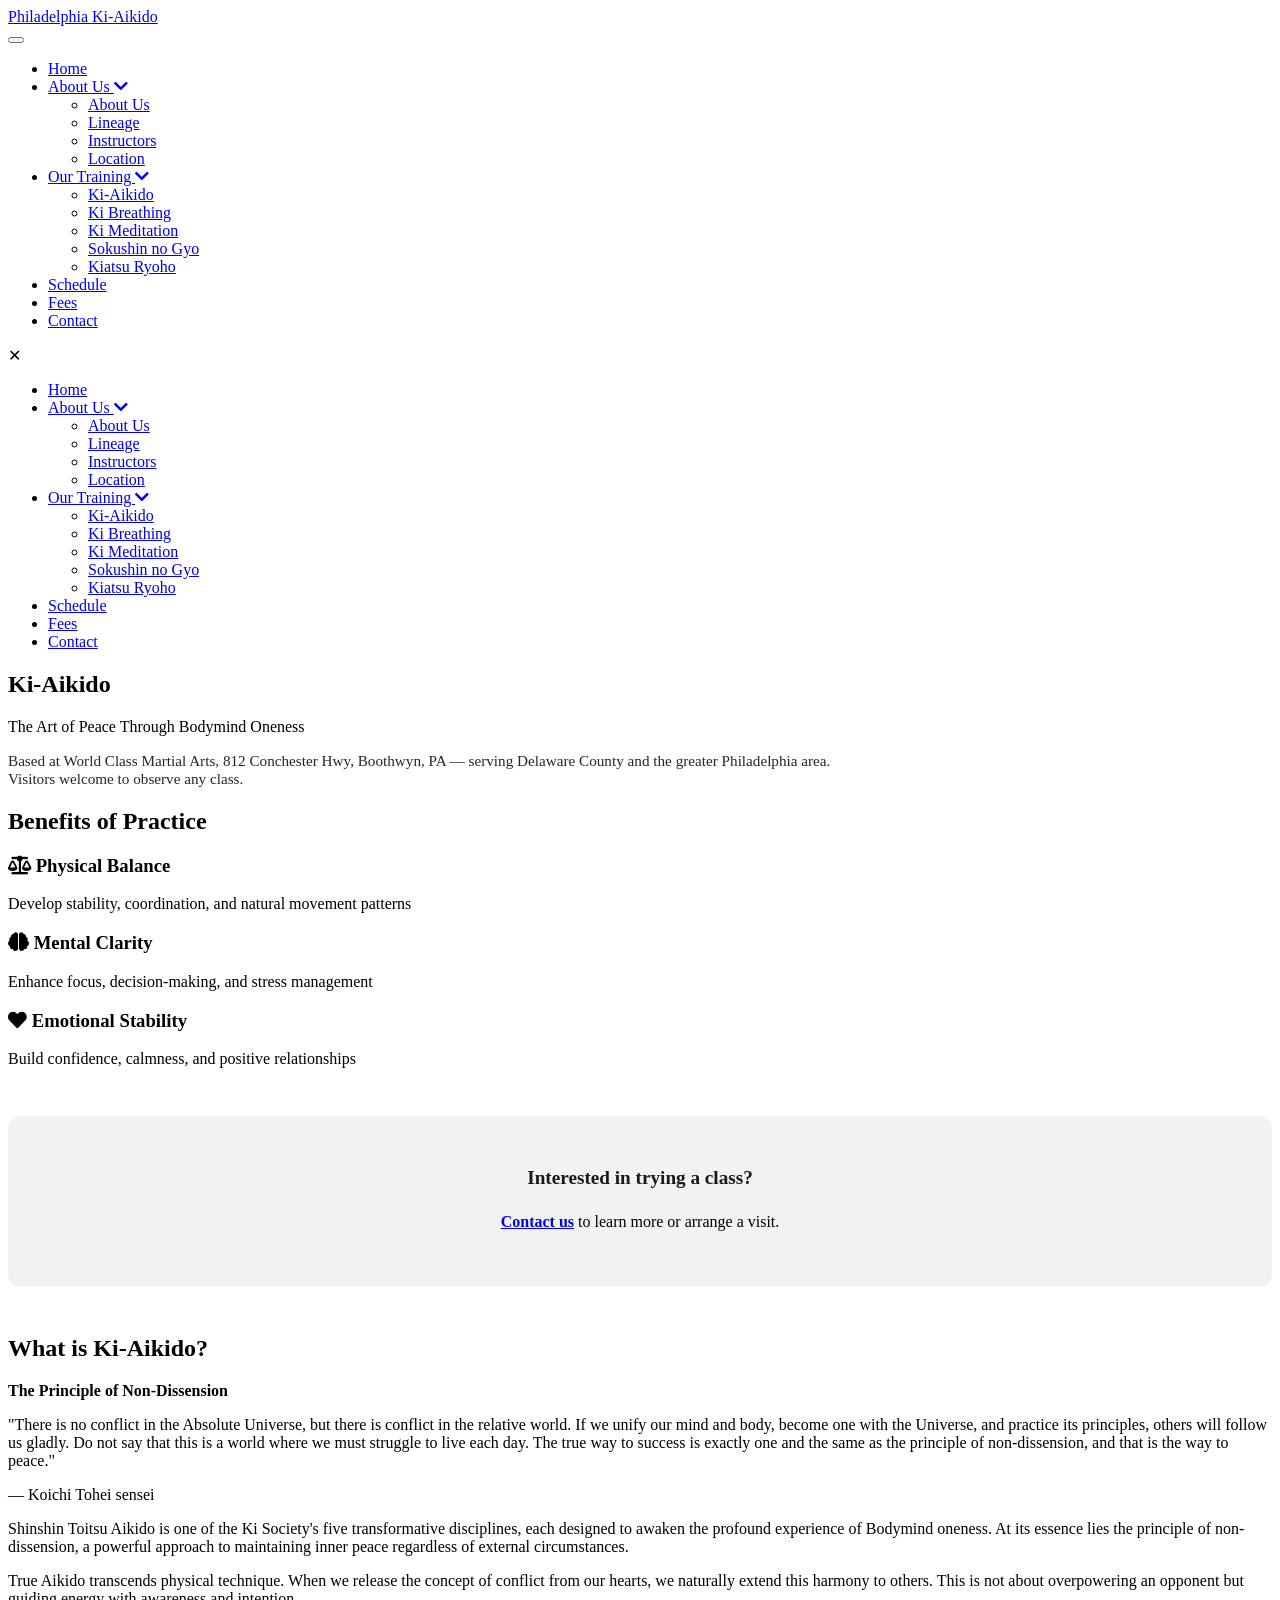
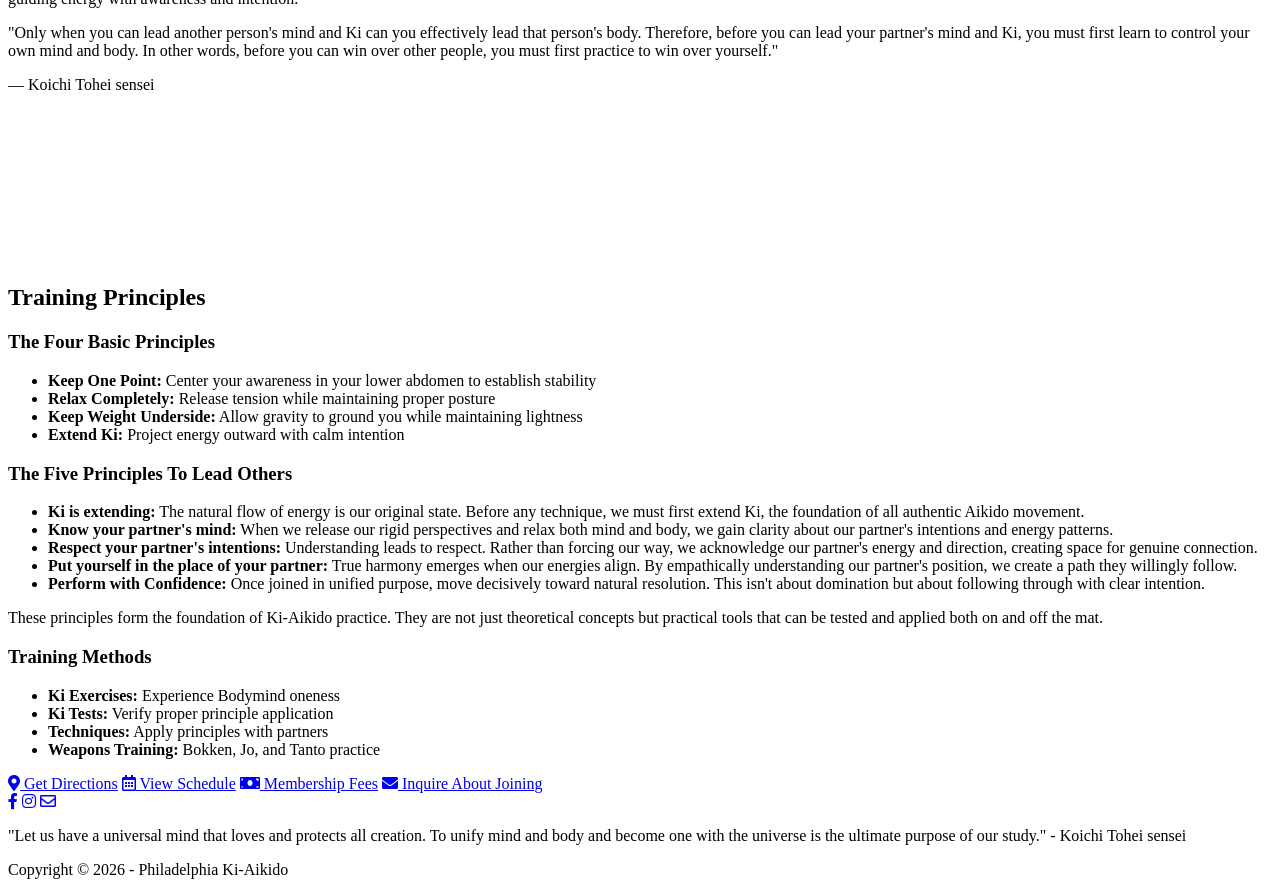
==== classes.html @ 14e4bb15 "Add files via upload" ====
<!DOCTYPE html>
<html lang="en">
<head>
    <meta charset="UTF-8">
    <meta name="viewport" content="width=device-width, initial-scale=1.0">
    <title>Ki-Aikido Classes | Philadelphia Ki-Aikido</title>
    <meta name="description" content="Train Ki-Aikido in Boothwyn, PA — serving Delaware County and the greater Philadelphia area. Learn Bodymind oneness through martial arts, meditation, and Ki development.">
    <link rel="icon" type="image/x-icon" href="images/ki_symbol_icon.ico">
    <link rel="stylesheet" href="css/styles.css">
    <link rel="stylesheet" href="https://cdnjs.cloudflare.com/ajax/libs/font-awesome/5.15.4/css/all.min.css">
    <link rel="preconnect" href="https://fonts.googleapis.com">
    <link rel="preconnect" href="https://fonts.gstatic.com" crossorigin>
    <link href="https://fonts.googleapis.com/css2?family=Noto+Sans:wght@400;700&family=Noto+Serif:wght@400;700&display=swap" rel="stylesheet">
</head>
<body>
    <header>
        <div class="container">
            <div class="logo">
                <a href="index.html">Philadelphia Ki-Aikido</a>
            </div>
            <nav>
                <button class="mobile-menu-btn">
                    <span class="bar"></span>
                    <span class="bar"></span>
                    <span class="bar"></span>
                </button>
                <ul class="nav-menu">
                    <li><a href="index.html">Home</a></li>
                    <li class="dropdown">
                        <a href="#">About Us <i class="fas fa-chevron-down"></i></a>
                        <ul class="dropdown-menu">
                            <li><a href="about-us.html">About Us</a></li>
                            <li><a href="background.html">Lineage</a></li>
                            <li><a href="instructors.html">Instructors</a></li>
                            <li><a href="location.html">Location</a></li>
                        </ul>
                    </li>
                    <li class="dropdown">
                        <a href="#" class="active">Our Training <i class="fas fa-chevron-down"></i></a>
                        <ul class="dropdown-menu">
                            <li><a href="classes.html" class="active">Ki-Aikido</a></li>
                            <li><a href="ki-breathing.html">Ki Breathing</a></li>
                            <li><a href="ki-meditation.html">Ki Meditation</a></li>
                            <li><a href="sokushin.html">Sokushin no Gyo</a></li>
                            <li><a href="kiatsu.html">Kiatsu Ryoho</a></li>
                        </ul>
                    </li>
                    <li><a href="schedule.html">Schedule</a></li>
                    <li><a href="fees.html">Fees</a></li>
                    <li><a href="contact-us.html">Contact</a></li>
                </ul>
            </nav>
        </div>
    </header>

    <div class="mobile-nav">
        <div class="close-btn">✕</div>
        <ul>
            <li><a href="index.html">Home</a></li>
            <li class="mobile-dropdown">
                <a href="#" class="mobile-dropdown-toggle">About Us <i class="fas fa-chevron-down"></i></a>
                <ul class="mobile-dropdown-menu">
                    <li><a href="about-us.html">About Us</a></li>
                    <li><a href="background.html">Lineage</a></li>
                    <li><a href="instructors.html">Instructors</a></li>
                    <li><a href="location.html">Location</a></li>
                </ul>
            </li>
            <li class="mobile-dropdown">
                <a href="#" class="mobile-dropdown-toggle active">Our Training <i class="fas fa-chevron-down"></i></a>
                <ul class="mobile-dropdown-menu">
                    <li><a href="classes.html" class="active">Ki-Aikido</a></li>
                    <li><a href="ki-breathing.html">Ki Breathing</a></li>
                    <li><a href="ki-meditation.html">Ki Meditation</a></li>
                    <li><a href="sokushin.html">Sokushin no Gyo</a></li>
                    <li><a href="kiatsu.html">Kiatsu Ryoho</a></li>
                </ul>
            </li>
            <li><a href="schedule.html">Schedule</a></li>
            <li><a href="fees.html">Fees</a></li>
            <li><a href="contact-us.html">Contact</a></li>
        </ul>
    </div>

    <main>
        <section class="hero">
            <div class="container">
                <div class="hero-content">
                    <h1>Ki-Aikido</h1>
                    <p>The Art of Peace Through Bodymind Oneness</p>
                    <p style="margin-top: 0.75rem; font-size: 0.95rem; opacity: 0.85;">Based at World Class Martial Arts, 812 Conchester Hwy, Boothwyn, PA — serving Delaware County and the greater Philadelphia area.<br>Visitors welcome to observe any class.</p>
                </div>
            </div>
        </section>

        <section class="content">
            <h2>Benefits of Practice</h2>
            <div class="benefits-grid">
                <div class="benefit-item">
                    <h3><i class="fas fa-balance-scale"></i> Physical Balance</h3>
                    <p>Develop stability, coordination, and natural movement patterns</p>
                </div>
                <div class="benefit-item">
                    <h3><i class="fas fa-brain"></i> Mental Clarity</h3>
                    <p>Enhance focus, decision-making, and stress management</p>
                </div>
                <div class="benefit-item">
                    <h3><i class="fas fa-heart"></i> Emotional Stability</h3>
                    <p>Build confidence, calmness, and positive relationships</p>
                </div>
            </div>
            <div style="text-align: center; margin: 3rem 0; padding: 2rem; background-color: #f2f2f2; border-radius: 12px;">
                <p style="font-size: 1.2rem; margin-bottom: 1.5rem; color: #1a1a1a;"><strong>Interested in trying a class?</strong></p>
                <p style="margin-bottom: 1.5rem;"><a href="contact-us.html" style="font-weight: bold;">Contact us</a> to learn more or arrange a visit.</p>
            </div>

            <div class="combined-section">
                <div class="text-content">
                    <h2>What is Ki-Aikido?</h2>
                    <div class="mind-body-paths">
                        <p><strong>The Principle of Non-Dissension</strong></p>
                        <p>"There is no conflict in the Absolute Universe, but there is conflict in the relative world. If we unify our mind and body, become one with the Universe, and practice its principles, others will follow us gladly. Do not say that this is a world where we must struggle to live each day. The true way to success is exactly one and the same as the principle of non-dissension, and that is the way to peace."</p>
                        <p class="quote-author">— Koichi Tohei sensei</p>
                    </div>

                    <p>Shinshin Toitsu Aikido is one of the Ki Society's five transformative disciplines, each designed to awaken the profound experience of Bodymind oneness. At its essence lies the principle of non-dissension, a powerful approach to maintaining inner peace regardless of external circumstances.</p>
                    <p>True Aikido transcends physical technique. When we release the concept of conflict from our hearts, we naturally extend this harmony to others. This is not about overpowering an opponent but guiding energy with awareness and intention.</p>

                    <div class="mind-body-paths">
                        <p>"Only when you can lead another person's mind and Ki can you effectively lead that person's body. Therefore, before you can lead your partner's mind and Ki, you must first learn to control your own mind and body. In other words, before you can win over other people, you must first practice to win over yourself."</p>
                        <p class="quote-author">— Koichi Tohei sensei</p>
                    </div>
                </div>
                <div class="video-sidebar">
                    <div class="video-container-small">
                        <iframe src="https://player.vimeo.com/video/23501589" frameborder="0" allow="autoplay; fullscreen; picture-in-picture" allowfullscreen></iframe>
                    </div>
                </div>
            </div>

            <h2>Training Principles</h2>
            <div class="mind-body-paths">
                <h3>The Four Basic Principles</h3>
                <ul>
                    <li><strong>Keep One Point:</strong> Center your awareness in your lower abdomen to establish stability</li>
                    <li><strong>Relax Completely:</strong> Release tension while maintaining proper posture</li>
                    <li><strong>Keep Weight Underside:</strong> Allow gravity to ground you while maintaining lightness</li>
                    <li><strong>Extend Ki:</strong> Project energy outward with calm intention</li>
                </ul>
            </div>

            <div class="mind-body-paths">
                <h3>The Five Principles To Lead Others</h3>
                <ul>
                    <li><strong>Ki is extending:</strong> The natural flow of energy is our original state. Before any technique, we must first extend Ki, the foundation of all authentic Aikido movement.</li>
                    <li><strong>Know your partner's mind:</strong> When we release our rigid perspectives and relax both mind and body, we gain clarity about our partner's intentions and energy patterns.</li>
                    <li><strong>Respect your partner's intentions:</strong> Understanding leads to respect. Rather than forcing our way, we acknowledge our partner's energy and direction, creating space for genuine connection.</li>
                    <li><strong>Put yourself in the place of your partner:</strong> True harmony emerges when our energies align. By empathically understanding our partner's position, we create a path they willingly follow.</li>
                    <li><strong>Perform with Confidence:</strong> Once joined in unified purpose, move decisively toward natural resolution. This isn't about domination but about following through with clear intention.</li>
                </ul>
                <p>These principles form the foundation of Ki-Aikido practice. They are not just theoretical concepts but practical tools that can be tested and applied both on and off the mat.</p>
            </div>

            <h3>Training Methods</h3>
            <ul>
                <li><strong>Ki Exercises:</strong> Experience Bodymind oneness</li>
                <li><strong>Ki Tests:</strong> Verify proper principle application</li>
                <li><strong>Techniques:</strong> Apply principles with partners</li>
                <li><strong>Weapons Training:</strong> Bokken, Jo, and Tanto practice</li>
            </ul>

            <div class="cta-buttons">
                <a href="location.html" class="cta-button cta-button-secondary"><i class="fas fa-map-marker-alt"></i> Get Directions</a>
                <a href="schedule.html" class="cta-button cta-button-secondary"><i class="far fa-calendar-alt"></i> View Schedule</a>
                <a href="fees.html" class="cta-button cta-button-secondary"><i class="fas fa-money-bill"></i> Membership Fees</a>
                <a href="contact-us.html" class="cta-button"><i class="fas fa-envelope"></i> Inquire About Joining</a>
            </div>
        </section>
    </main>

    <footer>
        <div class="footer-content">
            <div class="social-links">
                <a href="http://facebook.com/PHLKiAikido" target="_blank" title="Follow us on Facebook"><i class="fab fa-facebook-f"></i></a>
                <a href="https://www.instagram.com/phl_ki_aikido/" target="_blank" title="Follow us on Instagram"><i class="fab fa-instagram"></i></a>
                <a href="mailto:krmills.easternkifederation@gmail.com" title="Email us"><i class="far fa-envelope"></i></a>
            </div>
            <div class="footer-quote">
                <p>"Let us have a universal mind that loves and protects all creation. To unify mind and body and become one with the universe is the ultimate purpose of our study." - Koichi Tohei sensei</p>
            </div>
            <div class="copyright">
                <p>Copyright © 2026 - Philadelphia Ki-Aikido</p>
            </div>
        </div>
    </footer>

    <script src="js/script.js"></script>
</body>
</html>
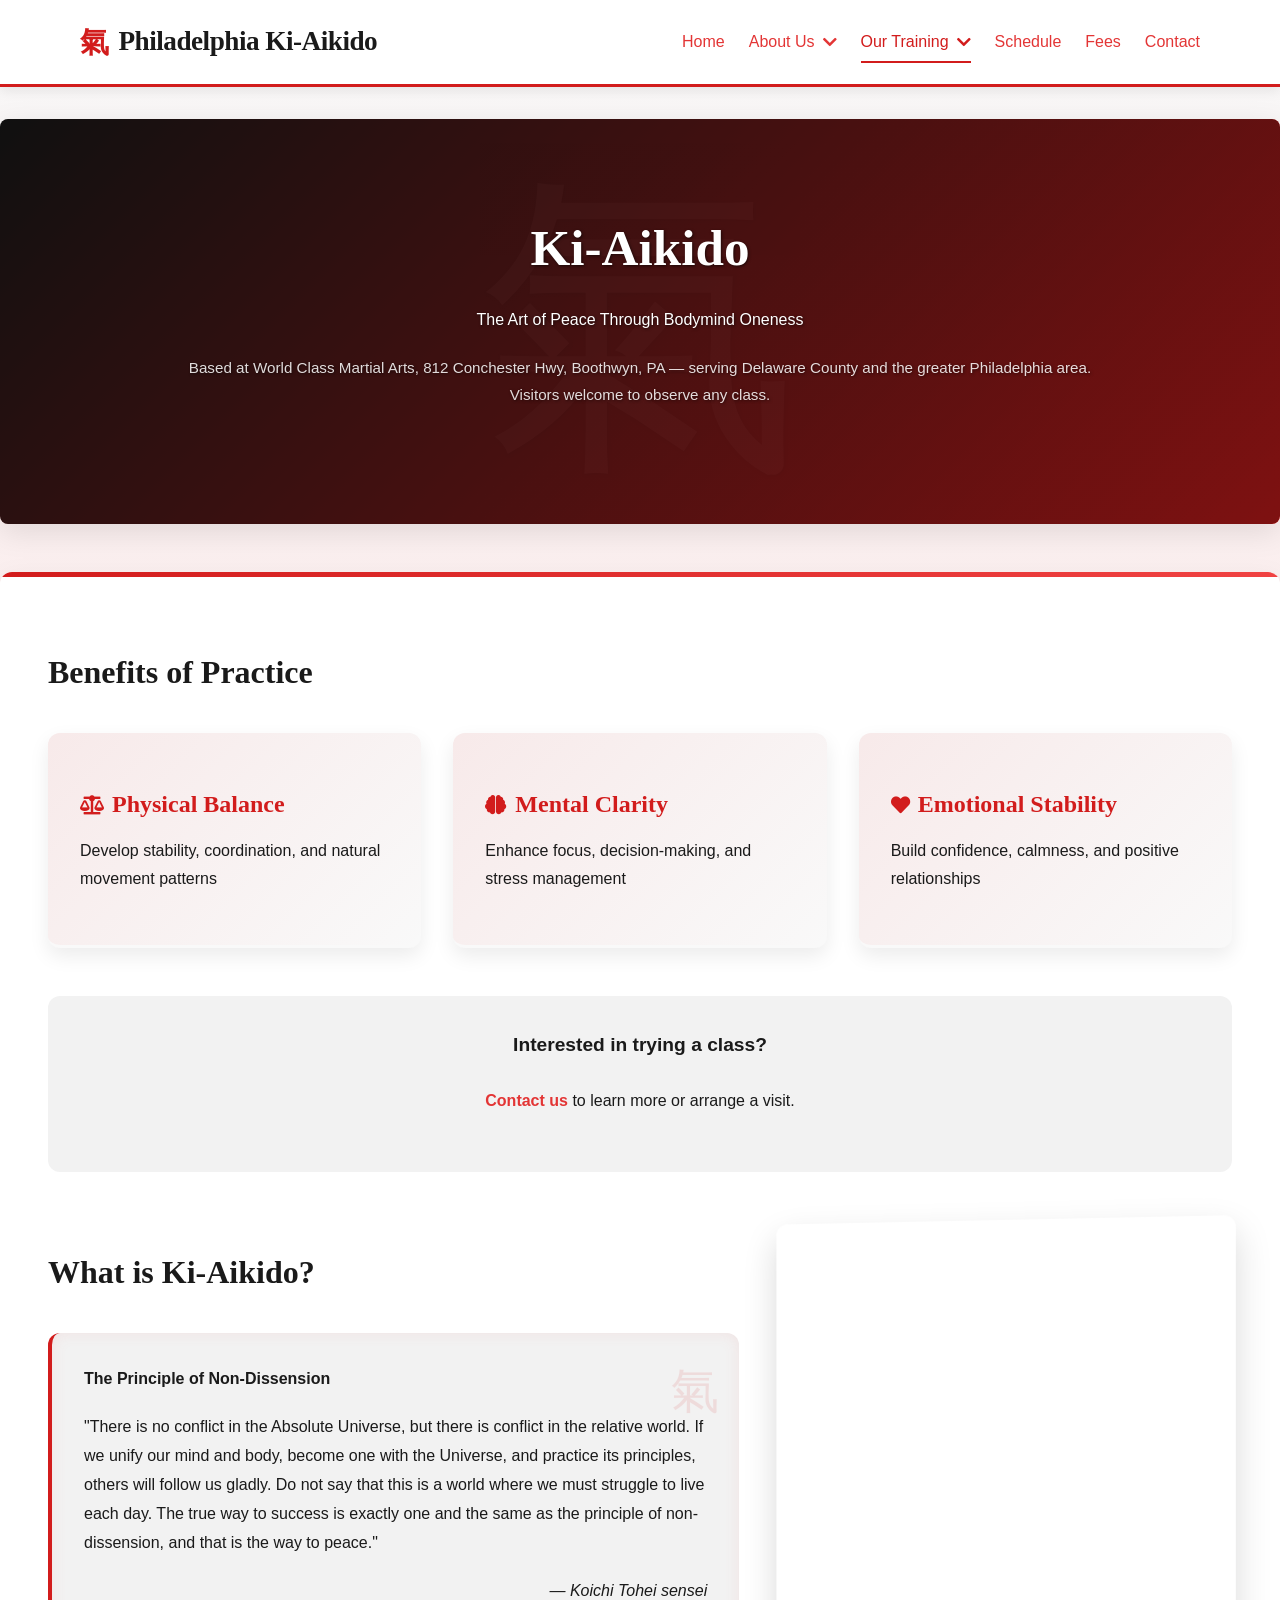
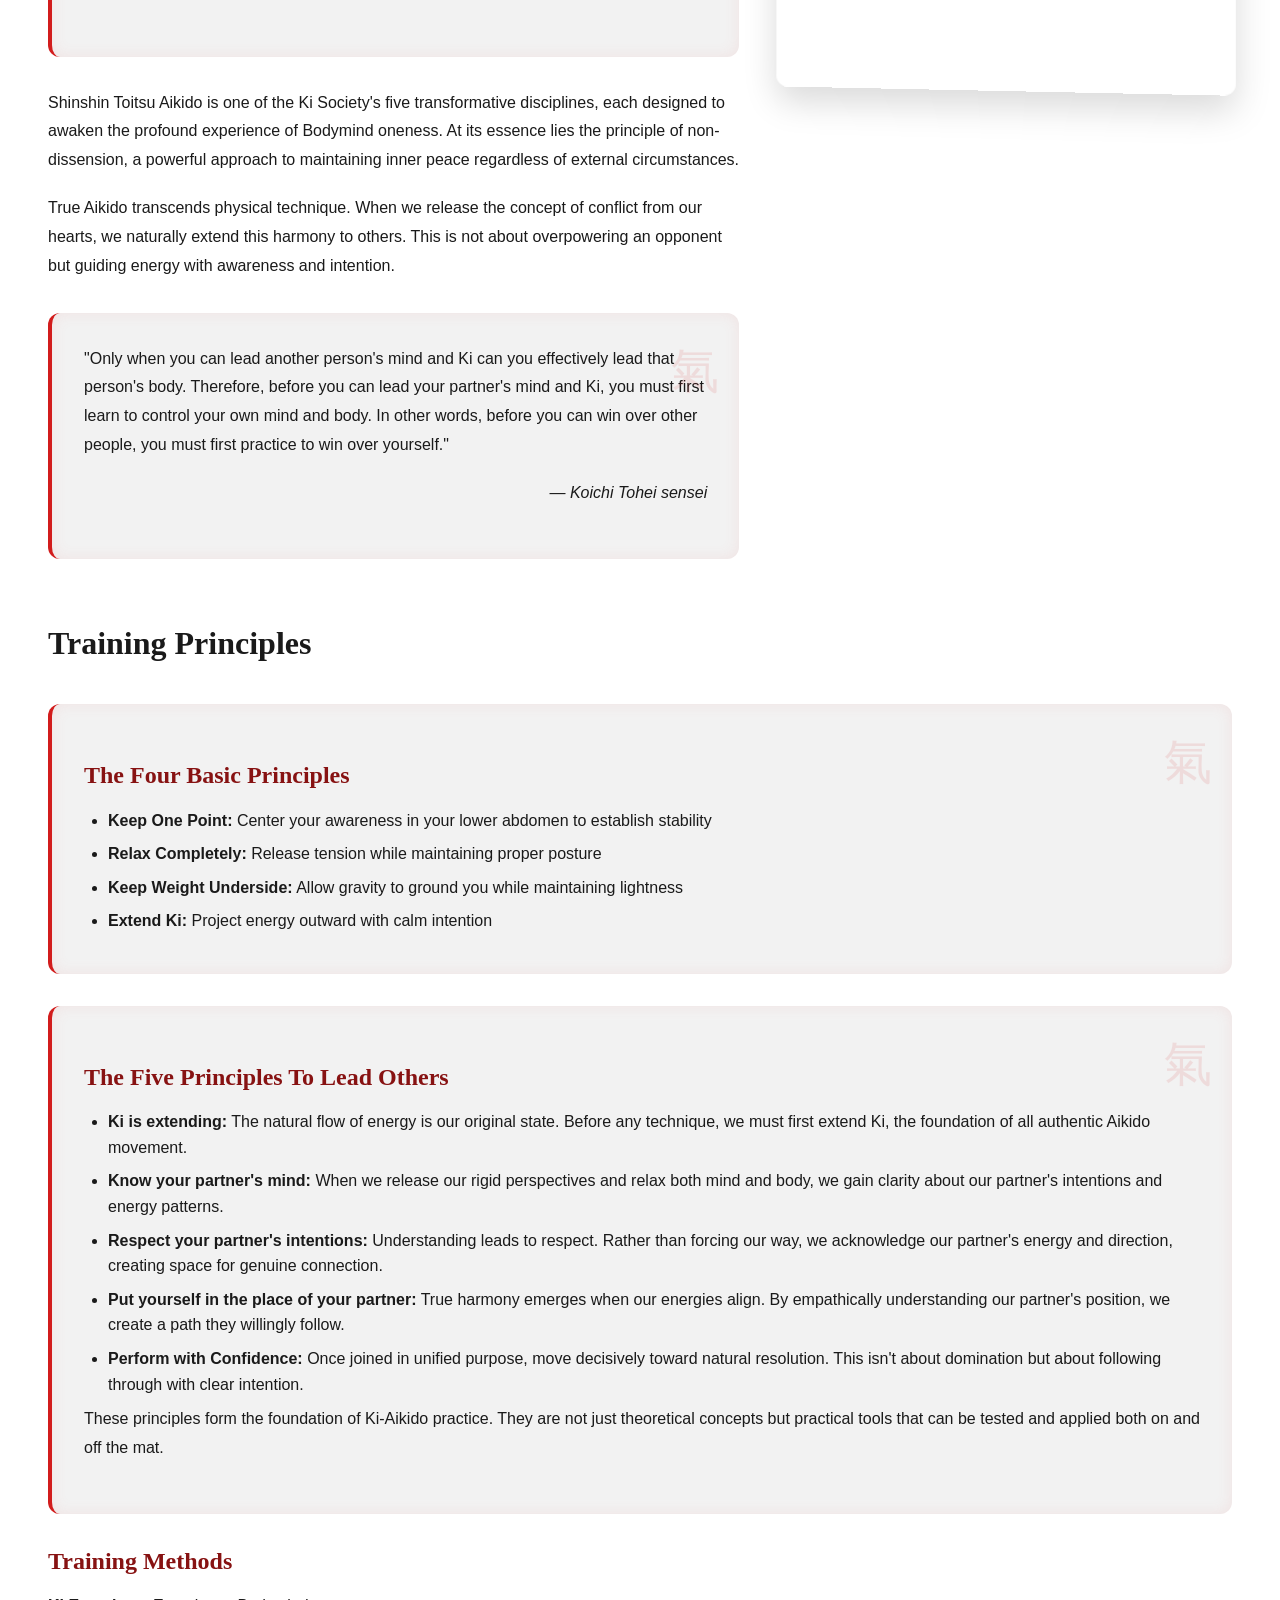
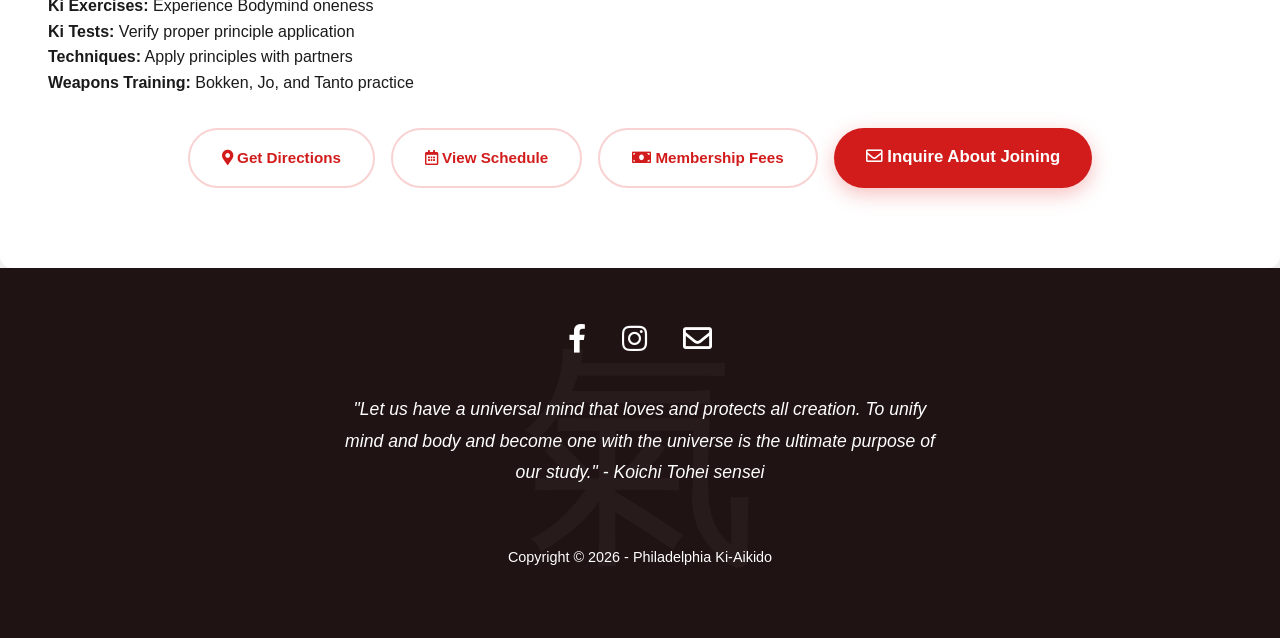
==== commit 283d1176: "Minor text edits" ====
--- a/classes.html
+++ b/classes.html
@@ -173,7 +173,7 @@
                 <a href="location.html" class="cta-button cta-button-secondary"><i class="fas fa-map-marker-alt"></i> Get Directions</a>
                 <a href="schedule.html" class="cta-button cta-button-secondary"><i class="far fa-calendar-alt"></i> View Schedule</a>
                 <a href="fees.html" class="cta-button cta-button-secondary"><i class="fas fa-money-bill"></i> Membership Fees</a>
-                <a href="contact-us.html" class="cta-button"><i class="fas fa-envelope"></i> Inquire About Joining</a>
+                <a href="contact-us.html" class="cta-button"><i class="far fa-envelope"></i> Inquire About Joining</a>
             </div>
         </section>
     </main>
--- a/css/styles.css
+++ b/css/styles.css
@@ -0,0 +1,1080 @@
+/* Reset and base styles */
+* {
+    margin: 0;
+    padding: 0;
+    box-sizing: border-box;
+}
+
+body {
+    font-family: 'Noto Sans', Arial, sans-serif;
+    line-height: 1.6;
+    color: #1a1a1a;
+    background-color: #f8f8f8;
+    background-image: linear-gradient(to bottom, #f8f8f8, #fce9e9 100%);
+    background-attachment: fixed;
+}
+
+a {
+    text-decoration: none;
+    color: #e33535;
+    transition: color 0.3s, border-bottom 0.3s;
+}
+
+a:hover {
+    color: #d21c1c;
+}
+
+ul {
+    list-style: none;
+}
+
+h1, h2, h3, h4, h5, h6 {
+    font-family: 'Noto Serif', Georgia, serif;
+    font-weight: 700;
+    line-height: 1.3;
+}
+
+h2 {
+    margin: 2rem 0 1.2rem;
+    color: #1a1a1a;
+    font-size: 2rem;
+    position: relative;
+    padding-bottom: 0.5rem;
+}
+
+
+h3 {
+    margin: 1.5rem 0 1rem;
+    color: #871212;
+    font-size: 1.5rem;
+}
+
+p {
+    margin-bottom: 1.2rem;
+    line-height: 1.8;
+}
+
+/* Container for layout */
+.container {
+    width: 90%;
+    max-width: 1200px;
+    margin: 0 auto;
+    padding: 0 1rem;
+}
+
+@media (max-width: 768px) {
+    .container {
+        width: 95%;
+        padding: 0 0.5rem;
+    }
+}
+
+/* Header styles */
+header {
+    background-color: #fff;
+    box-shadow: 0 4px 12px rgba(0,0,0,0.08);
+    padding: 1.2rem 0;
+    position: sticky;
+    top: 0;
+    z-index: 1000;
+    border-bottom: 3px solid #d21c1c;
+}
+
+header .container {
+    display: flex;
+    justify-content: space-between;
+    align-items: center;
+}
+
+.logo a {
+    font-size: 1.7rem;
+    font-weight: bold;
+    color: #1a1a1a;
+    font-family: 'Noto Serif', Georgia, serif;
+    letter-spacing: -0.5px;
+    display: flex;
+    align-items: center;
+}
+
+.logo a::before {
+    content: '氣';
+    display: inline-block;
+    margin-right: 10px;
+    color: #d21c1c;
+    font-size: 1.8rem;
+}
+
+nav {
+    display: flex;
+    align-items: center;
+}
+
+.nav-menu {
+    display: flex;
+    align-items: center;
+}
+
+.nav-menu li {
+    position: relative;
+    margin-left: 1.5rem;
+}
+
+.nav-menu a {
+    padding: 0.5rem 0;
+    position: relative;
+    display: flex;
+    align-items: center;
+    gap: 0.5rem;
+}
+
+.nav-menu a:hover,
+.nav-menu a.active {
+    color: #d21c1c;
+}
+
+.nav-menu a:hover::after,
+.nav-menu a.active::after {
+    content: '';
+    position: absolute;
+    left: 0;
+    bottom: 0;
+    width: 100%;
+    height: 2px;
+    background-color: #d21c1c;
+}
+
+/* Dropdown menus */
+.dropdown-menu {
+    position: absolute;
+    top: 100%;
+    left: 0;
+    background-color: #fff;
+    box-shadow: 0 2px 5px rgba(0,0,0,0.1);
+    min-width: 200px;
+    border-radius: 4px;
+    padding: 0.5rem 0;
+    z-index: 100;
+    display: none;
+}
+
+.dropdown:hover .dropdown-menu {
+    display: block;
+}
+
+.dropdown-menu li {
+    margin: 0;
+}
+
+.dropdown-menu a {
+    padding: 0.5rem 1rem;
+    display: block;
+}
+
+.dropdown-menu a:hover::after,
+.dropdown-menu a.active::after {
+    display: none;
+}
+
+.dropdown-menu a:hover {
+    background-color: #fce9e9;
+}
+
+/* Mobile menu button */
+.mobile-menu-btn {
+    display: none;
+    flex-direction: column;
+    justify-content: space-between;
+    width: 30px;
+    height: 21px;
+    background: none;
+    border: none;
+    cursor: pointer;
+    padding: 0;
+}
+
+.mobile-menu-btn .bar {
+    display: block;
+    width: 100%;
+    height: 3px;
+    background-color: #333;
+}
+
+/* Mobile navigation */
+.mobile-nav {
+    position: fixed;
+    top: 0;
+    right: -100%;
+    width: 80%;
+    max-width: 300px;
+    height: 100vh;
+    background-color: #fff;
+    box-shadow: -2px 0 5px rgba(0,0,0,0.1);
+    padding: 2rem;
+    transition: right 0.3s ease;
+    z-index: 1000;
+    overflow-y: auto;
+}
+
+.mobile-nav.active {
+    right: 0;
+}
+
+.close-btn {
+    position: absolute;
+    top: 1rem;
+    right: 1rem;
+    font-size: 1.5rem;
+    cursor: pointer;
+}
+
+.mobile-nav ul {
+    margin-top: 2rem;
+}
+
+.mobile-nav li {
+    margin-bottom: 1rem;
+}
+
+.mobile-dropdown-menu {
+    display: none;
+    margin-left: 1rem;
+    margin-top: 0.5rem;
+}
+
+.mobile-dropdown-menu.active {
+    display: block;
+}
+
+.mobile-dropdown-toggle {
+    display: flex;
+    justify-content: space-between;
+    align-items: center;
+}
+
+.mobile-dropdown-toggle i {
+    transition: transform 0.3s;
+}
+
+.mobile-dropdown-toggle.active i {
+    transform: rotate(180deg);
+}
+
+/* Main content styles */
+main {
+    padding: 2rem 0 0 0;
+}
+
+.hero {
+    text-align: center;
+    padding: 6rem 1rem; /* Adjusted padding */
+    /* background-color: #fce9e9; */
+    /* background-image: linear-gradient(135deg, #fce9e9 0%, #e6eeff 100%); */
+    background: linear-gradient(135deg, #1a1a1a 0%, #d21c1c 100%);
+    color: #fff; /* Changed default text color */
+    text-shadow: 1px 1px 3px rgba(0, 0, 0, 0.6); /* Added text shadow */
+    border-radius: 8px;
+    margin-bottom: 3rem;
+    position: relative;
+    overflow: hidden;
+    box-shadow: 0 8px 30px rgba(0,0,0,0.1);
+}
+
+.hero::before {
+    content: '氣';
+    position: absolute;
+    font-size: 20rem;
+    opacity: 0.05;
+    top: 50%;
+    left: 50%;
+    transform: translate(-50%, -50%);
+    color: #f3a5a5;
+    z-index: 0; /* Keep Ki symbol behind overlay */
+}
+
+/* Added overlay for hero */
+.hero::after {
+    content: '';
+    position: absolute;
+    top: 0;
+    left: 0;
+    width: 100%;
+    height: 100%;
+    background-color: rgba(0, 0, 0, 0.4); /* Dark overlay */
+    z-index: 0; /* Behind content, above background image */
+    border-radius: 8px; /* Match parent */
+}
+
+.hero-content {
+    position: relative;
+    z-index: 1; /* Ensure content is above overlay */
+}
+
+.hero h1 {
+    font-size: 3.2rem;
+    margin-bottom: 1.5rem;
+    color: #fff; /* Adjusted for contrast */
+    /* text-shadow: 1px 1px 2px rgba(0,0,0,0.1); */ /* Replaced by hero text-shadow */
+}
+
+.quote {
+    font-style: italic;
+    color: #eee; /* Adjusted for contrast */
+    max-width: 800px;
+    margin: 1.5rem auto;
+    font-size: 1.2rem;
+    line-height: 1.8;
+    position: relative;
+    padding: 0 2rem;
+}
+
+.quote::before,
+.quote::after {
+    content: '"';
+    font-size: 2rem;
+    color: #d21c1c;
+    position: absolute;
+    opacity: 0.5;
+}
+
+.quote::before {
+    left: 0;
+    top: -10px;
+}
+
+.quote::after {
+    right: 0;
+    bottom: -10px;
+}
+
+.content {
+    background-color: #fff;
+    padding: 3rem;
+    border-radius: 12px;
+    box-shadow: 0 10px 30px rgba(0,0,0,0.08);
+    position: relative;
+    overflow: hidden;
+}
+
+.content::before {
+    content: '';
+    position: absolute;
+    top: 0;
+    left: 0;
+    width: 100%;
+    height: 5px;
+    background: linear-gradient(90deg, #d21c1c, #f04242); /* 6a5acd */
+}
+
+/* Schedule & Fees Grid */
+.schedule-fees-grid {
+    display: grid;
+    grid-template-columns: repeat(auto-fit, minmax(300px, 1fr)); /* Use auto-fit for flexibility */
+    gap: 2rem;
+    margin: 2rem 0;
+}
+
+.schedule-item,
+.fee-item {
+    background-color: #f9f9f9;
+    padding: 1.5rem;
+    border-radius: 8px;
+    box-shadow: 0 2px 4px rgba(0,0,0,0.05);
+}
+
+/* Fees page styles - .fee-table selector removed as grid handles layout now */
+
+.fee-item h3,
+.schedule-item h3 { /* Add icons to headers */
+    display: flex;
+    align-items: center;
+    gap: 0.5rem;
+}
+
+
+.note {
+    background-color: #fce9e9;
+    padding: 1rem;
+    border-left: 4px solid #d21c1c;
+    margin: 2rem 0;
+}
+
+/* Location page styles */
+.location-info {
+    display: grid;
+    grid-template-columns: 1fr 2fr;
+    gap: 2rem;
+    margin-bottom: 2rem;
+}
+
+.directions {
+    margin: 2rem 0;
+}
+
+.direction-item {
+    margin-bottom: 1.5rem;
+}
+
+.direction-item ol {
+    margin-left: 1.5rem;
+    list-style-type: decimal;
+}
+
+/* Instructors page styles */
+.instructor {
+    margin-bottom: 3rem;
+}
+
+.instructor-info {
+    display: grid;
+    grid-template-columns: 1fr 3fr;
+    gap: 2rem;
+}
+
+.instructor-image img {
+    width: 100%;
+    border-radius: 8px;
+}
+
+/* Events page styles */
+.event {
+    margin-bottom: 3rem;
+    padding-bottom: 2rem;
+    border-bottom: 1px solid #eee;
+}
+
+.event:last-child {
+    border-bottom: none;
+}
+
+.event-details {
+    background-color: #f9f9f9;
+    padding: 1rem;
+    border-radius: 8px;
+    margin: 1rem 0;
+}
+
+.event-description ul {
+    margin-left: 1.5rem;
+    list-style-type: disc;
+    margin-bottom: 1rem;
+}
+
+/* FAQs page styles */
+.faq-section {
+    margin-bottom: 3rem;
+}
+
+.faq-item {
+    margin-bottom: 1.5rem;
+}
+
+.faq-item h3 {
+    background-color: #fce9e9;
+    padding: 0.8rem;
+    border-radius: 8px 8px 0 0;
+    cursor: pointer;
+}
+
+.faq-answer {
+    padding: 1rem;
+    background-color: #f9f9f9;
+    border-radius: 0 0 8px 8px;
+}
+
+/* Contact page styles */
+.contact-info {
+    margin-bottom: 2rem;
+}
+
+.contact-form {
+    margin: 2rem 0;
+}
+
+.form-group {
+    margin-bottom: 1.5rem;
+}
+
+.form-group label {
+    display: block;
+    margin-bottom: 0.5rem;
+    font-weight: bold;
+}
+
+.form-group input,
+.form-group select,
+.form-group textarea {
+    width: 100%;
+    padding: 0.8rem;
+    border: 1px solid #ddd;
+    border-radius: 4px;
+    font-family: inherit;
+    font-size: 1rem;
+}
+
+.submit-btn {
+    background-color: #d21c1c;
+    color: white;
+    border: none;
+    padding: 0.8rem 1.5rem;
+    border-radius: 4px;
+    cursor: pointer;
+    font-size: 1rem;
+    transition: background-color 0.3s;
+}
+
+.submit-btn:hover {
+    background-color: #e33535;
+}
+
+.social-icons {
+    display: flex;
+    gap: 1.5rem;
+    margin-top: 1rem;
+}
+
+.social-icons a {
+    display: flex;
+    align-items: center;
+    gap: 0.5rem;
+}
+
+/* Footer styles */
+footer {
+    background-color: #201313;
+    color: #fff;
+    padding: 3rem 5%;
+    text-align: center;
+    /* margin-top: 5rem; */
+    position: relative;
+    overflow: hidden;
+}
+
+footer::before {
+    content: '氣';
+    position: absolute;
+    font-size: 15rem;
+    opacity: 0.03;
+    top: 50%;
+    left: 50%;
+    transform: translate(-50%, -50%);
+    color: #fff;
+}
+
+.footer-content {
+    position: relative;
+    z-index: 1;
+}
+
+.social-links {
+    margin-bottom: 2rem;
+}
+
+.social-links a {
+    color: #fff;
+    font-size: 1.8rem;
+    margin: 0 1rem;
+    display: inline-block;
+    transition: all 0.3s ease;
+}
+
+.social-links a:hover {
+    color: #d21c1c;
+    transform: translateY(-5px);
+}
+
+.footer-quote {
+    max-width: 600px;
+    margin: 0 auto 2rem;
+    font-style: italic;
+    color: #fff;
+    font-size: 1.1rem;
+}
+
+.copyright {
+    font-size: 0.9rem;
+    color: #fff;
+    padding-top: 1.5rem;
+}
+
+/* Responsive styles */
+@media (max-width: 1024px) {
+    .nav-menu {
+        display: none;
+    }
+    
+    .mobile-menu-btn {
+        display: flex;
+    }
+    
+    .location-info,
+    .instructor-info {
+        grid-template-columns: 1fr;
+    }
+}
+
+@media (max-width: 768px) {
+    .hero h1 {
+        font-size: 2rem;
+    }
+    
+    /* .schedule and .fee-table selectors removed */
+}
+
+/* Home page CTA buttons */
+.cta-buttons {
+    display: flex;
+    gap: 1rem;
+    margin: 2rem 0;
+    justify-content: center;
+}
+
+@media (max-width: 768px) {
+    .cta-buttons {
+        flex-direction: column;
+        align-items: center;
+    }
+    
+    .cta-button {
+        width: 100%;
+        text-align: center;
+    }
+}
+
+.cta-button {
+    display: inline-block;
+    background-color: #d21c1c;
+    color: white;
+    padding: 1rem 2rem;
+    border-radius: 50px;
+    font-weight: bold;
+    font-size: 1.05rem;
+    transition: all 0.3s ease;
+    box-shadow: 0 6px 20px rgba(234, 98, 98, 0.4);
+    position: relative;
+    overflow: hidden;
+    z-index: 1;
+}
+
+.cta-button::before {
+    content: '';
+    position: absolute;
+    top: 0;
+    left: -100%;
+    width: 100%;
+    height: 100%;
+    background: linear-gradient(90deg, transparent, rgba(255, 255, 255, 0.2), transparent);
+    transition: left 0.7s ease;
+    z-index: -1;
+}
+
+.cta-button:hover {
+    background-color: #e33535;
+    color: white;
+    transform: translateY(-3px);
+    box-shadow: 0 7px 20px rgba(234, 98, 98, 0.4);
+}
+
+.cta-button:hover::before {
+    left: 100%;
+}
+
+.cta-button-green {
+    background-color: #2ea043;
+    box-shadow: 0 4px 15px rgba(46, 160, 67, 0.3);
+}
+
+.cta-button-green:hover {
+    background-color: #26883a;
+    box-shadow: 0 7px 20px rgba(46, 160, 67, 0.4);
+}
+
+.cta-button-secondary {
+    background-color: transparent;
+    color: #d21c1c;
+    border: 2px solid #f9d2d2;
+    box-shadow: none;
+    font-size: 0.95rem;
+    font-weight: 600;
+}
+
+.cta-button-secondary::before {
+    display: none;
+}
+
+.cta-button-secondary:hover {
+    background-color: #fce9e9;
+    color: #e33535;
+    border-color: #d21c1c;
+    box-shadow: none;
+    transform: translateY(-2px);
+}
+
+/* Combined section with video sidebar */
+.combined-section {
+    display: grid;
+    grid-template-columns: 3fr 2fr;
+    gap: 2rem;
+    margin: 2rem 0;
+}
+
+.text-content {
+    order: 1;
+}
+
+.video-sidebar {
+    order: 2;
+}
+
+.video-container-small {
+    position: relative;
+    padding-bottom: 100%; /* Square aspect ratio */
+    height: 0;
+    overflow: hidden;
+    border-radius: 12px;
+    box-shadow: 0 15px 35px rgba(0,0,0,0.15);
+    transform: perspective(1000px) rotateY(-5deg);
+    transition: transform 0.5s ease;
+    border: 5px solid white;
+}
+
+.video-container-small:hover {
+    transform: perspective(1000px) rotateY(0deg);
+}
+
+.video-container-small iframe {
+    position: absolute;
+    top: 0;
+    left: 0;
+    width: 100%;
+    height: 100%;
+}
+
+.sidebar-image {
+    width: 100%;
+    border-radius: 12px;
+    box-shadow: 0 15px 35px rgba(0,0,0,0.15);
+    transform: perspective(1000px) rotateY(-5deg);
+    transition: transform 0.5s ease;
+    border: 5px solid white;
+}
+
+.sidebar-image:hover {
+    transform: perspective(1000px) rotateY(0deg);
+}
+
+.mind-body-paths {
+    background-color: #f2f2f2; /* fce9e9 */
+    padding: 2rem;
+    border-radius: 12px;
+    margin: 2rem 0;
+    box-shadow: inset 0 0 15px rgba(234, 98, 98, 0.1);
+    border-left: 4px solid #d21c1c;
+    position: relative;
+}
+
+.mind-body-paths::before {
+    content: '氣';
+    position: absolute;
+    right: 20px;
+    top: 20px;
+    font-size: 3rem;
+    opacity: 0.1;
+    color: #d21c1c;
+}
+
+.mind-body-paths ul {
+    margin: 1rem 0 0.5rem 1.5rem;
+    list-style-type: disc;
+}
+
+.mind-body-paths li {
+    margin-bottom: 0.5rem;
+}
+
+/* Offerings grid */
+.offerings-grid {
+    display: grid;
+    grid-template-columns: repeat(auto-fill, minmax(300px, 1fr));
+    gap: 2rem;
+    margin: 2rem 0;
+}
+
+.offering-item {
+    background-color: #fff;
+    padding: 2rem;
+    border-radius: 12px;
+    box-shadow: 0 8px 20px rgba(0,0,0,0.08);
+    text-align: center;
+    transition: all 0.3s ease;
+    border-top: 4px solid transparent;
+}
+
+.offering-item:hover {
+    transform: translateY(-5px);
+    border-top: 4px solid #d21c1c;
+}
+
+.offering-item i {
+    font-size: 2.5rem;
+    color: #d21c1c;
+    margin-bottom: 1rem;
+    display: block;
+}
+
+.offering-item h3 {
+    margin-bottom: 1rem;
+    color: #1a1a1a;
+}
+
+/* Testimonial styles */
+.testimonial {
+    background-color: #f9f9f9;
+    padding: 2rem;
+    border-radius: 12px;
+    margin: 2rem 0;
+    position: relative;
+    font-style: italic;
+    box-shadow: 0 5px 15px rgba(0,0,0,0.05);
+}
+
+.testimonial::before {
+    content: '"';
+    position: absolute;
+    top: 10px;
+    left: 10px;
+    font-size: 5rem;
+    color: #d21c1c;
+    opacity: 0.1;
+    line-height: 1;
+}
+
+.testimonial p {
+    position: relative;
+    z-index: 1;
+}
+
+.testimonial cite {
+    display: block;
+    text-align: right;
+    margin-top: 1rem;
+    font-weight: bold;
+    font-style: normal;
+}
+
+.new-student-section {
+    background-color: #fce9e9;
+    padding: 2.5rem;
+    border-radius: 12px;
+    margin-top: 3rem;
+    box-shadow: 0 8px 25px rgba(0,0,0,0.08);
+}
+
+@media (max-width: 768px) {
+    .new-student-section {
+        padding: 1.0rem;
+    }
+}
+
+/* Responsive adjustments for combined section */
+@media (max-width: 768px) {
+    .combined-section {
+        grid-template-columns: 1fr;
+    }
+    
+    .text-content {
+        order: 2;
+    }
+    
+    .video-sidebar {
+        order: 1;
+        margin-bottom: 1.5rem;
+    }
+    
+    .video-container-small {
+        padding-bottom: 56.25%; /* Return to 16:9 on mobile */
+    }
+    
+    .offerings-grid {
+        grid-template-columns: 1fr;
+    }
+    
+    .hero h1 {
+        font-size: 2.2rem;
+    }
+}
+/* Resources page styles */
+.resources-grid {
+    display: grid;
+    grid-template-columns: repeat(auto-fill, minmax(300px, 1fr));
+    gap: 2rem;
+    margin: 2rem 0;
+}
+
+.resource-item {
+    background-color: #f9f9f9;
+    padding: 1.5rem;
+    border-radius: 8px;
+    box-shadow: 0 2px 4px rgba(0,0,0,0.05);
+}
+
+.book-list {
+    margin: 2rem 0;
+}
+
+.book-item {
+    margin-bottom: 1.5rem;
+    padding-bottom: 1.5rem;
+    border-bottom: 1px solid #eee;
+}
+
+.book-item:last-child {
+    border-bottom: none;
+}
+
+.affiliates {
+    display: flex;
+    flex-wrap: wrap;
+    gap: 1.5rem;
+    margin: 2rem 0;
+}
+
+.affiliate-link {
+    display: inline-block;
+    background-color: #fce9e9;
+    padding: 0.8rem 1.5rem;
+    border-radius: 4px;
+    font-weight: bold;
+    color: #d21c1c;
+    transition: background-color 0.3s;
+}
+
+.affiliate-link:hover {
+    background-color: #fce9e9;
+}
+
+/* Three-column grid for new student section */
+.three-column-grid {
+    display: grid;
+    grid-template-columns: repeat(3, 1fr);
+    gap: 2rem;
+    margin: 2rem 0;
+}
+
+.column-item {
+    background-color: #f9f9f9;
+    padding: 1.5rem;
+    border-radius: 12px;
+    box-shadow: 0 5px 15px rgba(0,0,0,0.05);
+}
+
+@media (max-width: 768px) {
+    .column-item {
+        padding: 1rem;
+    }
+}
+
+.column-item h3 {
+    color: #d21c1c;
+    margin-top: 0;
+    margin-bottom: 1rem;
+    position: relative;
+    padding-bottom: 0.5rem;
+}
+
+
+/* Added styles for icons in column headers */
+.column-item h3 {
+    display: flex;
+    align-items: center;
+    gap: 0.5rem;
+}
+
+.schedule-compact p {
+    margin-bottom: 0.5rem;
+}
+
+.testimonial-compact {
+    font-style: italic;
+    position: relative;
+}
+
+.testimonial-compact p {
+    position: relative;
+    z-index: 1;
+}
+
+.testimonial-compact cite {
+    display: block;
+    text-align: right;
+    margin-top: 0.5rem;
+    font-weight: bold;
+    font-style: normal;
+}
+
+/* Media query for responsive three-column grid */
+@media (max-width: 992px) {
+    .three-column-grid {
+        grid-template-columns: repeat(2, 1fr);
+    }
+}
+
+@media (max-width: 768px) {
+    .three-column-grid {
+        grid-template-columns: 1fr;
+    }
+}
+
+/* Benefits grid */
+.benefits-grid {
+    display: grid;
+    grid-template-columns: repeat(auto-fill, minmax(300px, 1fr));
+    gap: 2rem;
+    margin: 2rem 0;
+}
+
+.benefit-item {
+    background-color: #f9f9f9;
+    padding: 2rem;
+    border-radius: 12px;
+    box-shadow: 0 8px 20px rgba(0,0,0,0.08);
+    transition: all 0.4s cubic-bezier(0.175, 0.885, 0.32, 1.275);
+    border-bottom: 3px solid transparent;
+    position: relative;
+    overflow: hidden;
+    z-index: 1;
+}
+
+.benefit-item::before {
+    content: '';
+    position: absolute;
+    top: 0;
+    left: 0;
+    width: 100%;
+    height: 100%;
+    background: linear-gradient(135deg, rgba(234, 98, 98, 0.1) 0%, rgba(255, 255, 255, 0) 100%);
+    z-index: -1;
+}
+
+.benefit-item:hover {
+    transform: translateY(-10px);
+    box-shadow: 0 15px 30px rgba(0,0,0,0.12);
+    border-bottom: 3px solid #d21c1c;
+}
+
+.benefit-item h3 {
+    display: flex;
+    align-items: center;
+    gap: 0.5rem;
+    color: #d21c1c;
+    margin-bottom: 1rem;
+}
+
+.benefit-item i {
+    font-size: 1.2rem;
+}
+
+.quote-author {
+    text-align: right;
+    font-style: italic;
+    margin-top: 0.5rem;
+}
